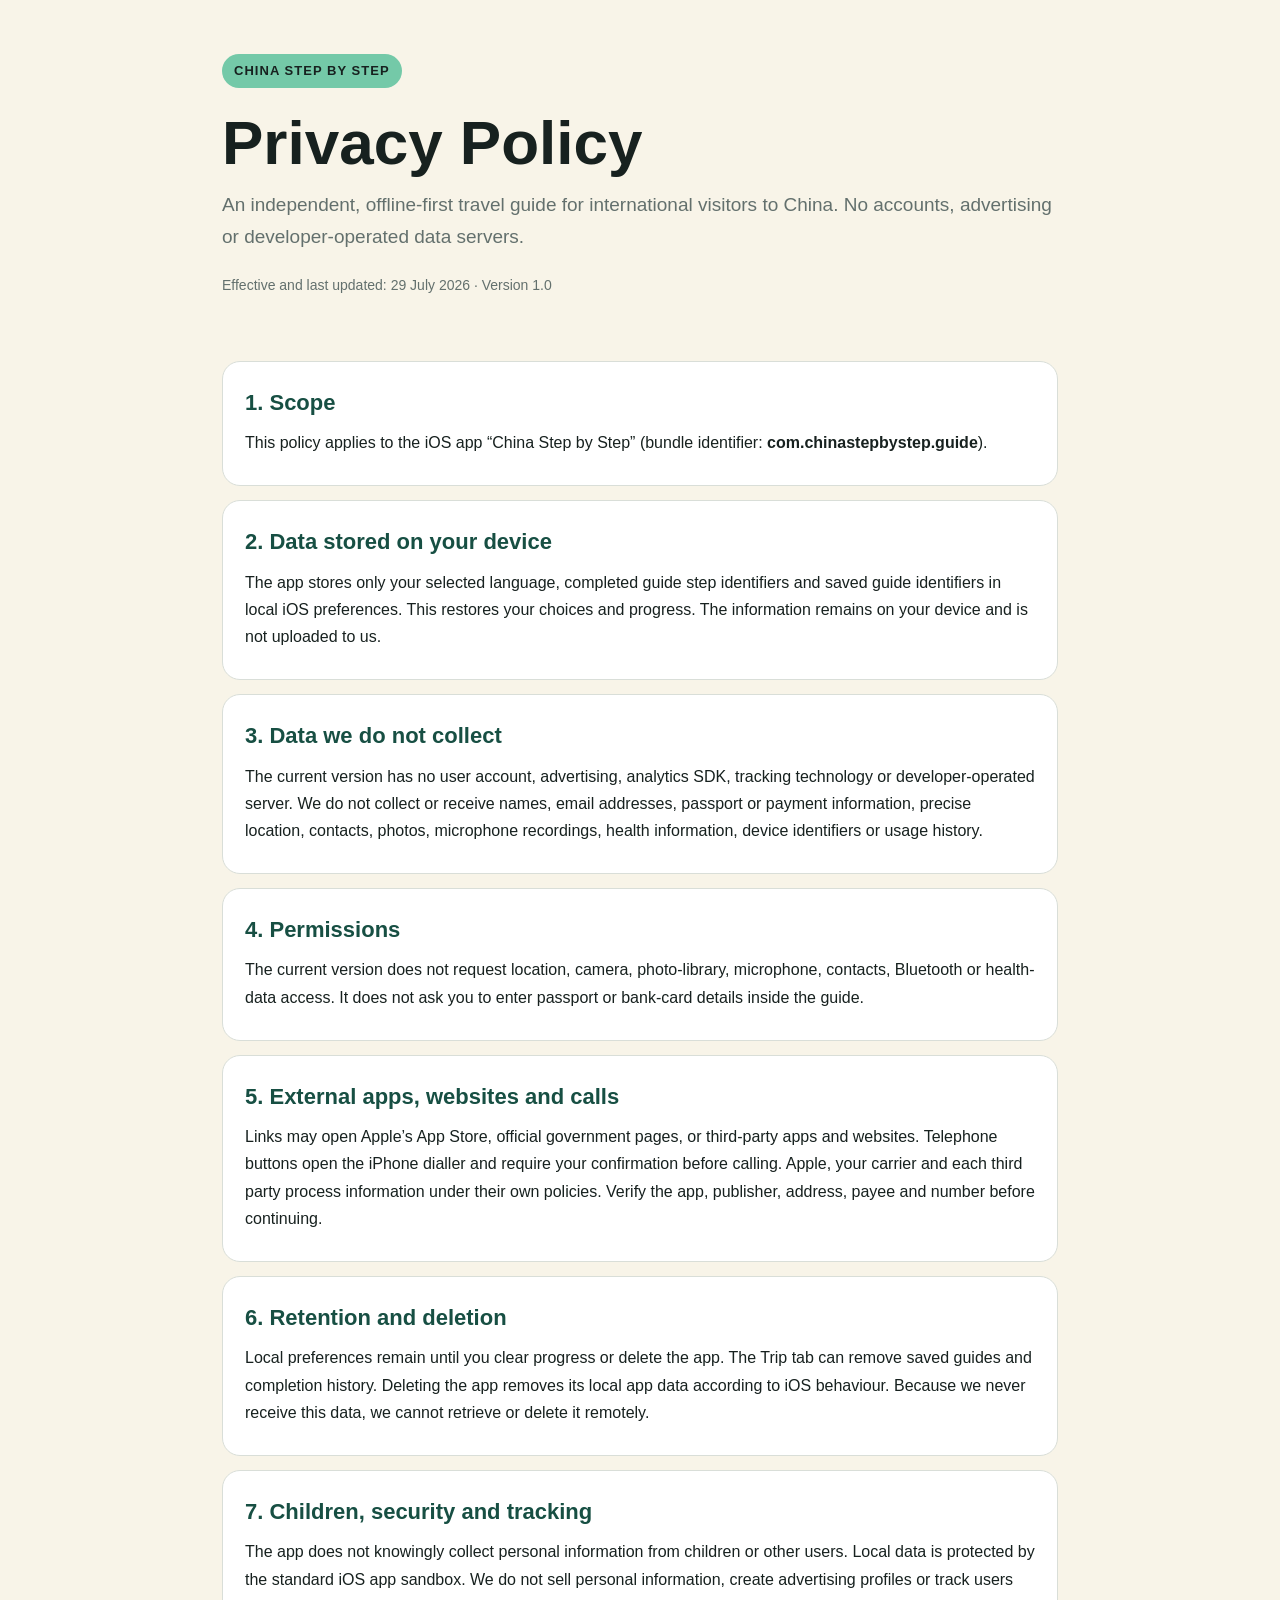
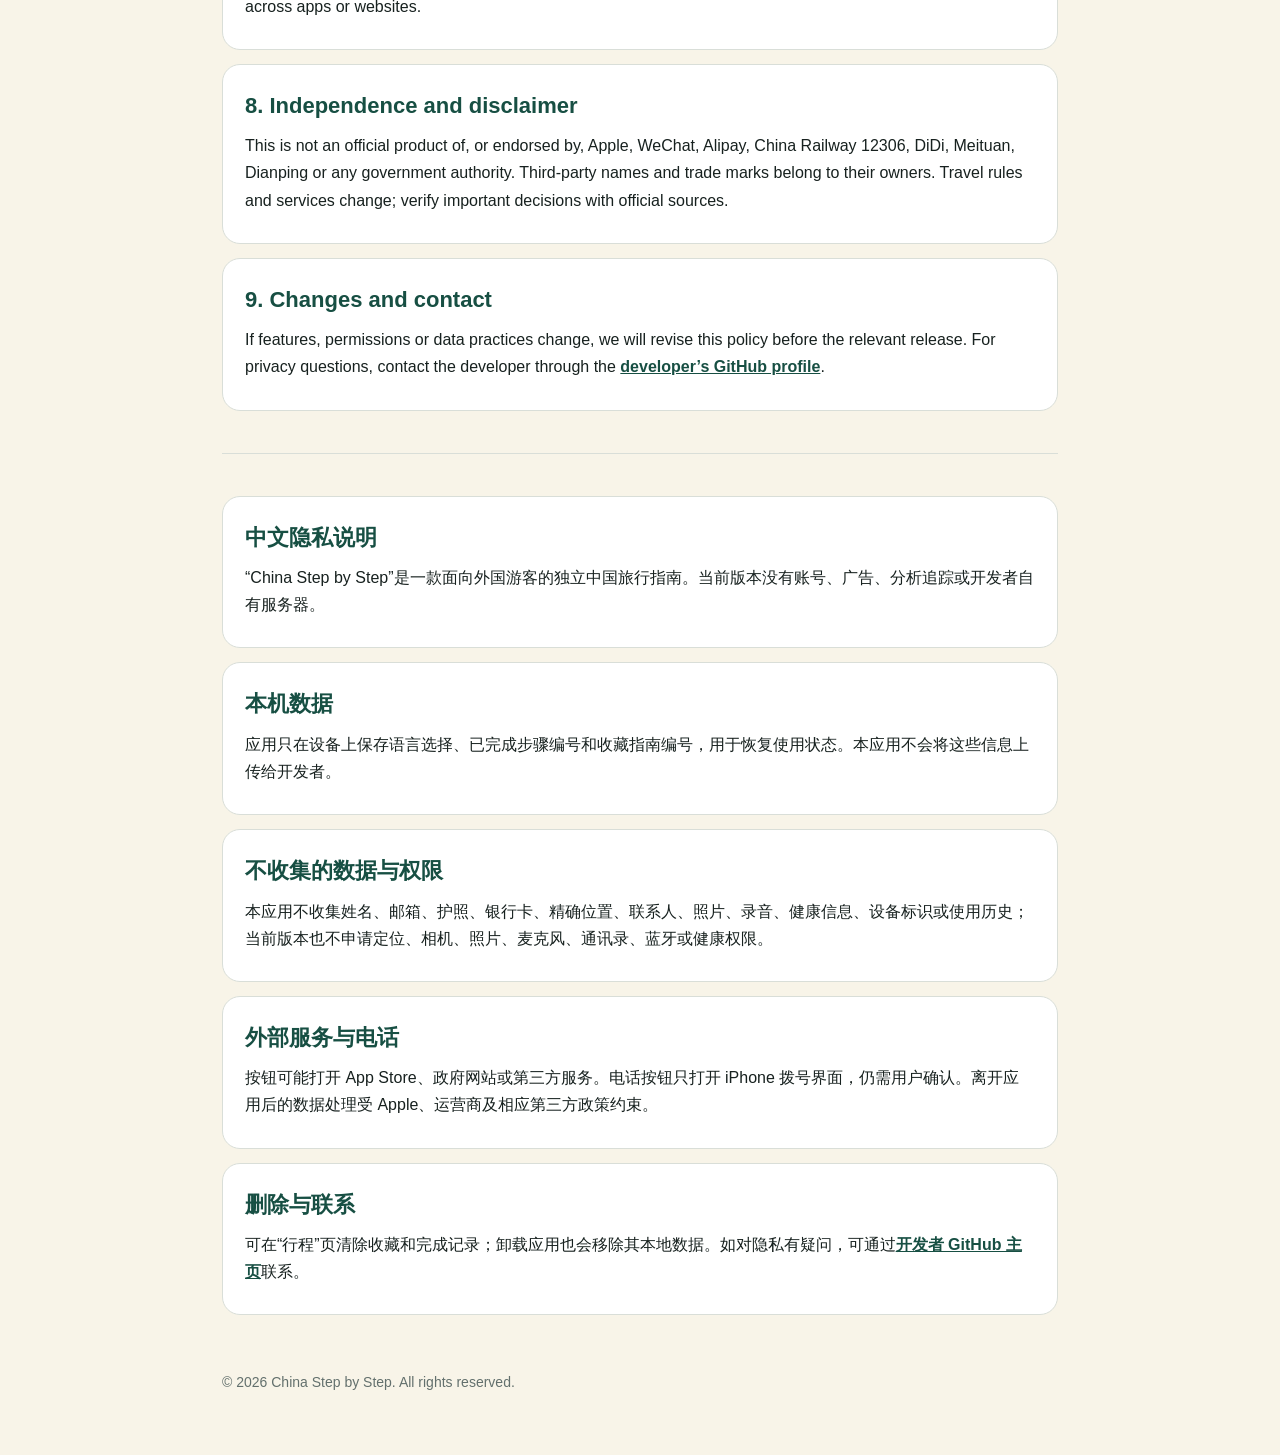
==== index.html @ bfd6b799 "Publish bilingual privacy policy" ====
<!doctype html>
<html lang="en"><head><meta charset="utf-8"><meta name="viewport" content="width=device-width,initial-scale=1"><meta name="description" content="Privacy Policy for China Step by Step"><title>Privacy Policy | China Step by Step</title><style>:root{--ink:#17211f;--green:#174f43;--jade:#74c9a8;--ivory:#f8f4e8;--muted:#63706d;--line:#d9ded8}*{box-sizing:border-box}body{margin:0;background:var(--ivory);color:var(--ink);font:16px/1.7 -apple-system,BlinkMacSystemFont,"Segoe UI",sans-serif}header,main,footer{max-width:880px;margin:auto;padding:28px 22px}header{padding-top:54px}.brand{display:inline-block;padding:6px 12px;border-radius:99px;background:var(--jade);font-size:13px;font-weight:800;letter-spacing:.08em}h1{font-size:clamp(38px,7vw,62px);line-height:1.05;margin:22px 0 14px}h2{color:var(--green);font-size:22px;margin:0 0 8px}.lead{font-size:19px;color:var(--muted)}.meta{color:var(--muted);font-size:14px;margin-top:20px}article{display:grid;gap:14px}section{background:#fff;border:1px solid var(--line);border-radius:18px;padding:22px}p{margin:7px 0}a{color:var(--green);font-weight:700}hr{border:0;border-top:1px solid var(--line);margin:42px 0}footer{color:var(--muted);font-size:14px;padding-bottom:60px}</style></head><body>
<header><span class="brand">CHINA STEP BY STEP</span><h1>Privacy Policy</h1><p class="lead">An independent, offline-first travel guide for international visitors to China. No accounts, advertising or developer-operated data servers.</p><p class="meta">Effective and last updated: 29 July 2026 · Version 1.0</p></header><main><article>
<section><h2>1. Scope</h2><p>This policy applies to the iOS app “China Step by Step” (bundle identifier: <strong>com.chinastepbystep.guide</strong>).</p></section>
<section><h2>2. Data stored on your device</h2><p>The app stores only your selected language, completed guide step identifiers and saved guide identifiers in local iOS preferences. This restores your choices and progress. The information remains on your device and is not uploaded to us.</p></section>
<section><h2>3. Data we do not collect</h2><p>The current version has no user account, advertising, analytics SDK, tracking technology or developer-operated server. We do not collect or receive names, email addresses, passport or payment information, precise location, contacts, photos, microphone recordings, health information, device identifiers or usage history.</p></section>
<section><h2>4. Permissions</h2><p>The current version does not request location, camera, photo-library, microphone, contacts, Bluetooth or health-data access. It does not ask you to enter passport or bank-card details inside the guide.</p></section>
<section><h2>5. External apps, websites and calls</h2><p>Links may open Apple’s App Store, official government pages, or third-party apps and websites. Telephone buttons open the iPhone dialler and require your confirmation before calling. Apple, your carrier and each third party process information under their own policies. Verify the app, publisher, address, payee and number before continuing.</p></section>
<section><h2>6. Retention and deletion</h2><p>Local preferences remain until you clear progress or delete the app. The Trip tab can remove saved guides and completion history. Deleting the app removes its local app data according to iOS behaviour. Because we never receive this data, we cannot retrieve or delete it remotely.</p></section>
<section><h2>7. Children, security and tracking</h2><p>The app does not knowingly collect personal information from children or other users. Local data is protected by the standard iOS app sandbox. We do not sell personal information, create advertising profiles or track users across apps or websites.</p></section>
<section><h2>8. Independence and disclaimer</h2><p>This is not an official product of, or endorsed by, Apple, WeChat, Alipay, China Railway 12306, DiDi, Meituan, Dianping or any government authority. Third-party names and trade marks belong to their owners. Travel rules and services change; verify important decisions with official sources.</p></section>
<section><h2>9. Changes and contact</h2><p>If features, permissions or data practices change, we will revise this policy before the relevant release. For privacy questions, contact the developer through the <a href="https://github.com/Kirala-git">developer’s GitHub profile</a>.</p></section></article><hr><article lang="zh-CN">
<section><h2>中文隐私说明</h2><p>“China Step by Step”是一款面向外国游客的独立中国旅行指南。当前版本没有账号、广告、分析追踪或开发者自有服务器。</p></section>
<section><h2>本机数据</h2><p>应用只在设备上保存语言选择、已完成步骤编号和收藏指南编号，用于恢复使用状态。本应用不会将这些信息上传给开发者。</p></section>
<section><h2>不收集的数据与权限</h2><p>本应用不收集姓名、邮箱、护照、银行卡、精确位置、联系人、照片、录音、健康信息、设备标识或使用历史；当前版本也不申请定位、相机、照片、麦克风、通讯录、蓝牙或健康权限。</p></section>
<section><h2>外部服务与电话</h2><p>按钮可能打开 App Store、政府网站或第三方服务。电话按钮只打开 iPhone 拨号界面，仍需用户确认。离开应用后的数据处理受 Apple、运营商及相应第三方政策约束。</p></section>
<section><h2>删除与联系</h2><p>可在“行程”页清除收藏和完成记录；卸载应用也会移除其本地数据。如对隐私有疑问，可通过<a href="https://github.com/Kirala-git">开发者 GitHub 主页</a>联系。</p></section></article></main><footer>© 2026 China Step by Step. All rights reserved.</footer></body></html>
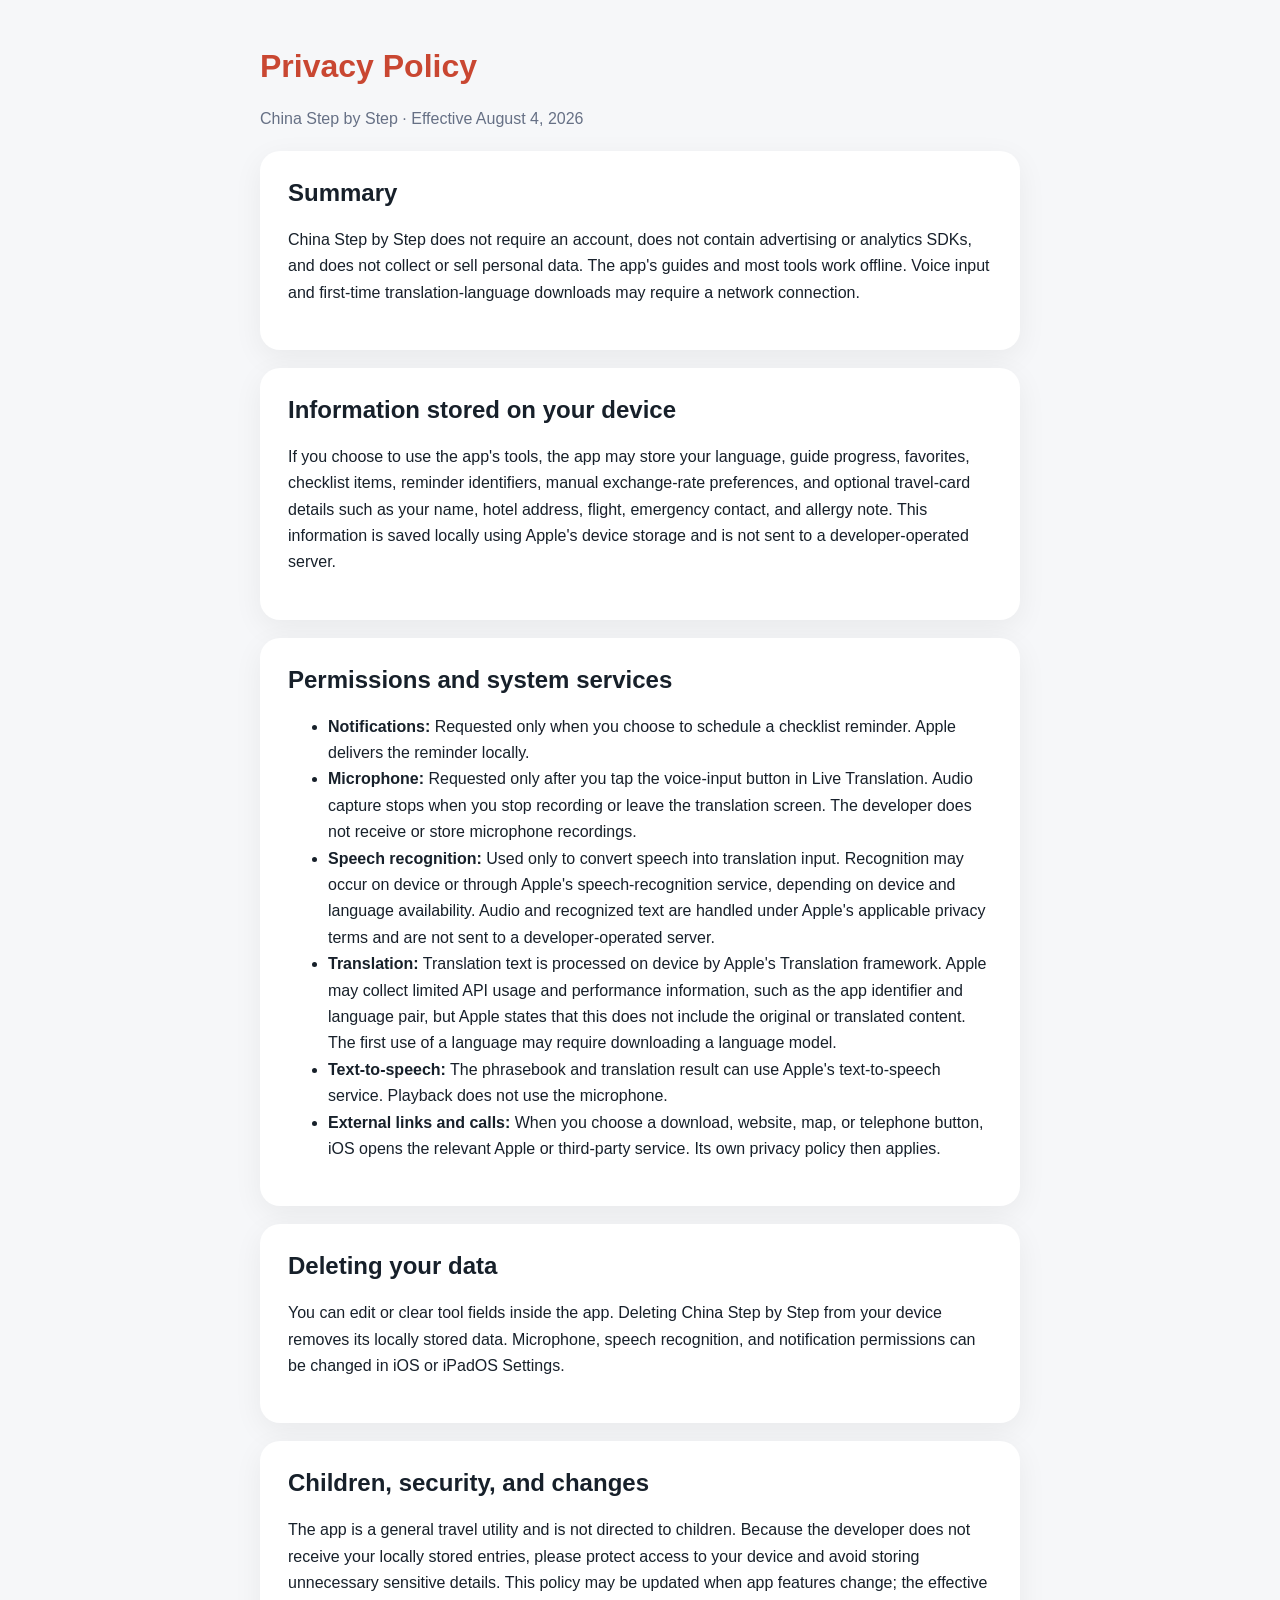
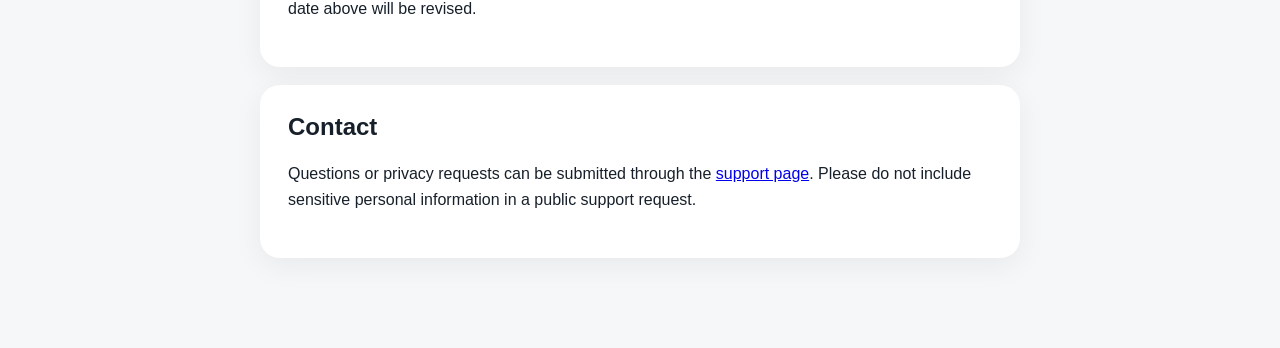
==== commit 489ea75a: "Update privacy policy for voice translation" ====
--- a/index.html
+++ b/index.html
@@ -1,17 +1,60 @@
 <!doctype html>
-<html lang="en"><head><meta charset="utf-8"><meta name="viewport" content="width=device-width,initial-scale=1"><meta name="description" content="Privacy Policy for China Step by Step"><title>Privacy Policy | China Step by Step</title><style>:root{--ink:#17211f;--green:#174f43;--jade:#74c9a8;--ivory:#f8f4e8;--muted:#63706d;--line:#d9ded8}*{box-sizing:border-box}body{margin:0;background:var(--ivory);color:var(--ink);font:16px/1.7 -apple-system,BlinkMacSystemFont,"Segoe UI",sans-serif}header,main,footer{max-width:880px;margin:auto;padding:28px 22px}header{padding-top:54px}.brand{display:inline-block;padding:6px 12px;border-radius:99px;background:var(--jade);font-size:13px;font-weight:800;letter-spacing:.08em}h1{font-size:clamp(38px,7vw,62px);line-height:1.05;margin:22px 0 14px}h2{color:var(--green);font-size:22px;margin:0 0 8px}.lead{font-size:19px;color:var(--muted)}.meta{color:var(--muted);font-size:14px;margin-top:20px}article{display:grid;gap:14px}section{background:#fff;border:1px solid var(--line);border-radius:18px;padding:22px}p{margin:7px 0}a{color:var(--green);font-weight:700}hr{border:0;border-top:1px solid var(--line);margin:42px 0}footer{color:var(--muted);font-size:14px;padding-bottom:60px}</style></head><body>
-<header><span class="brand">CHINA STEP BY STEP</span><h1>Privacy Policy</h1><p class="lead">An independent, offline-first travel guide for international visitors to China. No accounts, advertising or developer-operated data servers.</p><p class="meta">Effective and last updated: 29 July 2026 · Version 1.0</p></header><main><article>
-<section><h2>1. Scope</h2><p>This policy applies to the iOS app “China Step by Step” (bundle identifier: <strong>com.chinastepbystep.guide</strong>).</p></section>
-<section><h2>2. Data stored on your device</h2><p>The app stores only your selected language, completed guide step identifiers and saved guide identifiers in local iOS preferences. This restores your choices and progress. The information remains on your device and is not uploaded to us.</p></section>
-<section><h2>3. Data we do not collect</h2><p>The current version has no user account, advertising, analytics SDK, tracking technology or developer-operated server. We do not collect or receive names, email addresses, passport or payment information, precise location, contacts, photos, microphone recordings, health information, device identifiers or usage history.</p></section>
-<section><h2>4. Permissions</h2><p>The current version does not request location, camera, photo-library, microphone, contacts, Bluetooth or health-data access. It does not ask you to enter passport or bank-card details inside the guide.</p></section>
-<section><h2>5. External apps, websites and calls</h2><p>Links may open Apple’s App Store, official government pages, or third-party apps and websites. Telephone buttons open the iPhone dialler and require your confirmation before calling. Apple, your carrier and each third party process information under their own policies. Verify the app, publisher, address, payee and number before continuing.</p></section>
-<section><h2>6. Retention and deletion</h2><p>Local preferences remain until you clear progress or delete the app. The Trip tab can remove saved guides and completion history. Deleting the app removes its local app data according to iOS behaviour. Because we never receive this data, we cannot retrieve or delete it remotely.</p></section>
-<section><h2>7. Children, security and tracking</h2><p>The app does not knowingly collect personal information from children or other users. Local data is protected by the standard iOS app sandbox. We do not sell personal information, create advertising profiles or track users across apps or websites.</p></section>
-<section><h2>8. Independence and disclaimer</h2><p>This is not an official product of, or endorsed by, Apple, WeChat, Alipay, China Railway 12306, DiDi, Meituan, Dianping or any government authority. Third-party names and trade marks belong to their owners. Travel rules and services change; verify important decisions with official sources.</p></section>
-<section><h2>9. Changes and contact</h2><p>If features, permissions or data practices change, we will revise this policy before the relevant release. For privacy questions, contact the developer through the <a href="https://github.com/Kirala-git">developer’s GitHub profile</a>.</p></section></article><hr><article lang="zh-CN">
-<section><h2>中文隐私说明</h2><p>“China Step by Step”是一款面向外国游客的独立中国旅行指南。当前版本没有账号、广告、分析追踪或开发者自有服务器。</p></section>
-<section><h2>本机数据</h2><p>应用只在设备上保存语言选择、已完成步骤编号和收藏指南编号，用于恢复使用状态。本应用不会将这些信息上传给开发者。</p></section>
-<section><h2>不收集的数据与权限</h2><p>本应用不收集姓名、邮箱、护照、银行卡、精确位置、联系人、照片、录音、健康信息、设备标识或使用历史；当前版本也不申请定位、相机、照片、麦克风、通讯录、蓝牙或健康权限。</p></section>
-<section><h2>外部服务与电话</h2><p>按钮可能打开 App Store、政府网站或第三方服务。电话按钮只打开 iPhone 拨号界面，仍需用户确认。离开应用后的数据处理受 Apple、运营商及相应第三方政策约束。</p></section>
-<section><h2>删除与联系</h2><p>可在“行程”页清除收藏和完成记录；卸载应用也会移除其本地数据。如对隐私有疑问，可通过<a href="https://github.com/Kirala-git">开发者 GitHub 主页</a>联系。</p></section></article></main><footer>© 2026 China Step by Step. All rights reserved.</footer></body></html>
+<html lang="en">
+<head>
+  <meta charset="utf-8">
+  <meta name="viewport" content="width=device-width, initial-scale=1">
+  <title>China Step by Step Privacy Policy</title>
+  <style>
+    :root { color-scheme: light dark; font-family: -apple-system, BlinkMacSystemFont, "Segoe UI", sans-serif; }
+    body { margin: 0; background: #f6f7f9; color: #17202a; }
+    main { max-width: 760px; margin: 0 auto; padding: 48px 20px 72px; }
+    .card { background: white; border-radius: 20px; padding: 28px; margin: 18px 0; box-shadow: 0 8px 30px rgba(0,0,0,.06); }
+    h1, h2 { margin-top: 0; } h1 { color: #c94732; } p, li { line-height: 1.65; }
+    .muted { color: #667085; }
+    @media (prefers-color-scheme: dark) { body { background: #111418; color: #f3f4f6; } .card { background: #1d2229; } .muted { color: #aeb7c4; } }
+  </style>
+</head>
+<body>
+<main>
+  <h1>Privacy Policy</h1>
+  <p class="muted">China Step by Step · Effective August 4, 2026</p>
+
+  <section class="card">
+    <h2>Summary</h2>
+    <p>China Step by Step does not require an account, does not contain advertising or analytics SDKs, and does not collect or sell personal data. The app's guides and most tools work offline. Voice input and first-time translation-language downloads may require a network connection.</p>
+  </section>
+
+  <section class="card">
+    <h2>Information stored on your device</h2>
+    <p>If you choose to use the app's tools, the app may store your language, guide progress, favorites, checklist items, reminder identifiers, manual exchange-rate preferences, and optional travel-card details such as your name, hotel address, flight, emergency contact, and allergy note. This information is saved locally using Apple's device storage and is not sent to a developer-operated server.</p>
+  </section>
+
+  <section class="card">
+    <h2>Permissions and system services</h2>
+    <ul>
+      <li><strong>Notifications:</strong> Requested only when you choose to schedule a checklist reminder. Apple delivers the reminder locally.</li>
+      <li><strong>Microphone:</strong> Requested only after you tap the voice-input button in Live Translation. Audio capture stops when you stop recording or leave the translation screen. The developer does not receive or store microphone recordings.</li>
+      <li><strong>Speech recognition:</strong> Used only to convert speech into translation input. Recognition may occur on device or through Apple's speech-recognition service, depending on device and language availability. Audio and recognized text are handled under Apple's applicable privacy terms and are not sent to a developer-operated server.</li>
+      <li><strong>Translation:</strong> Translation text is processed on device by Apple's Translation framework. Apple may collect limited API usage and performance information, such as the app identifier and language pair, but Apple states that this does not include the original or translated content. The first use of a language may require downloading a language model.</li>
+      <li><strong>Text-to-speech:</strong> The phrasebook and translation result can use Apple's text-to-speech service. Playback does not use the microphone.</li>
+      <li><strong>External links and calls:</strong> When you choose a download, website, map, or telephone button, iOS opens the relevant Apple or third-party service. Its own privacy policy then applies.</li>
+    </ul>
+  </section>
+
+  <section class="card">
+    <h2>Deleting your data</h2>
+    <p>You can edit or clear tool fields inside the app. Deleting China Step by Step from your device removes its locally stored data. Microphone, speech recognition, and notification permissions can be changed in iOS or iPadOS Settings.</p>
+  </section>
+
+  <section class="card">
+    <h2>Children, security, and changes</h2>
+    <p>The app is a general travel utility and is not directed to children. Because the developer does not receive your locally stored entries, please protect access to your device and avoid storing unnecessary sensitive details. This policy may be updated when app features change; the effective date above will be revised.</p>
+  </section>
+
+  <section class="card">
+    <h2>Contact</h2>
+    <p>Questions or privacy requests can be submitted through the <a href="support.html">support page</a>. Please do not include sensitive personal information in a public support request.</p>
+  </section>
+</main>
+</body>
+</html>
